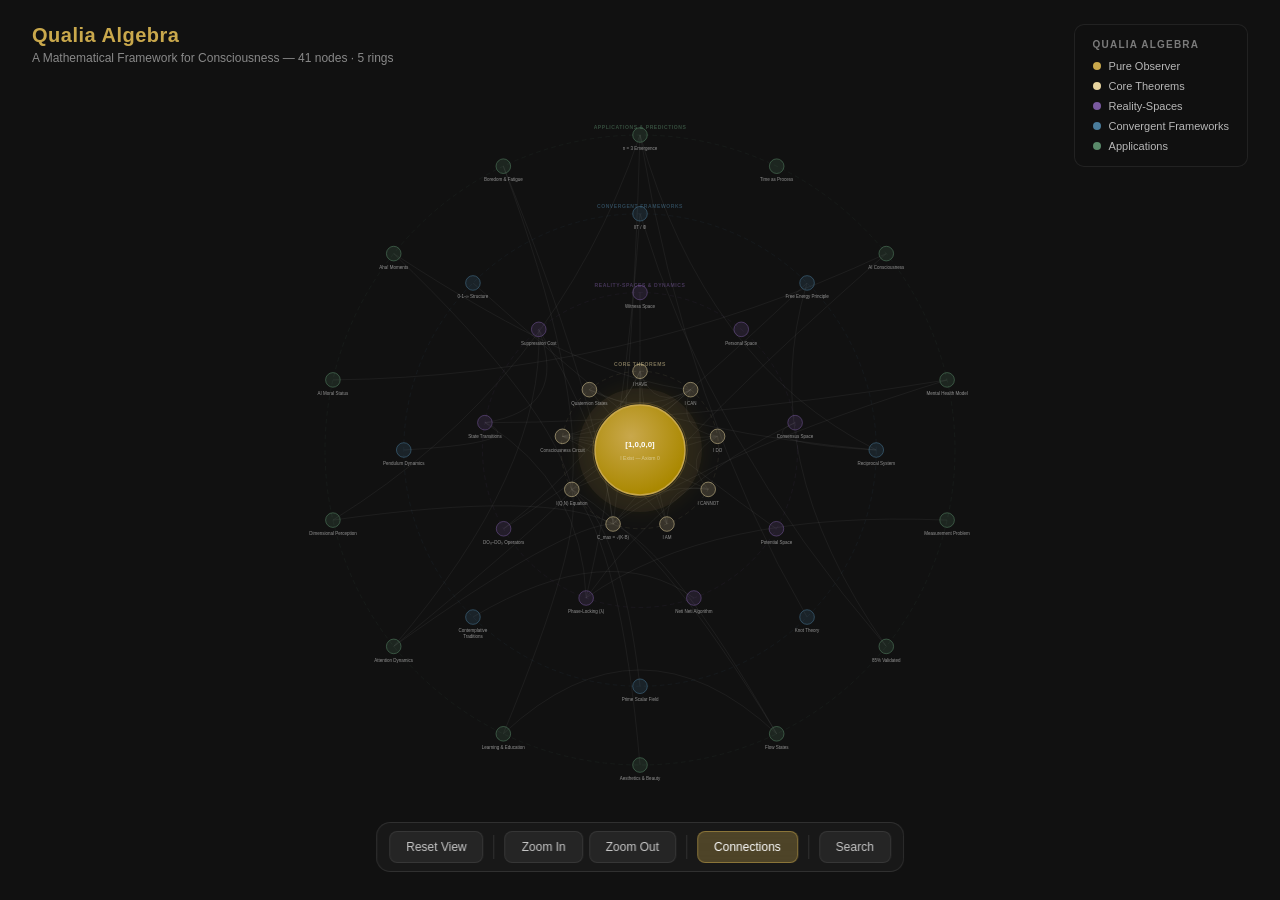
==== site/index.html @ 6789ed68 "Add standalone Qualia Algebra transformation map site Extracted QA map from disclosure-files into it" ====
<!DOCTYPE html>
<html lang="en">
<head>
  <meta charset="UTF-8">
  <meta name="viewport" content="width=device-width, initial-scale=1.0">
  <title>Qualia Algebra — Transformation Map</title>
  <link rel="stylesheet" href="css/style.css">
</head>
<body>

  <!-- SVG Canvas -->
  <svg id="map-svg" xmlns="http://www.w3.org/2000/svg"></svg>

  <!-- Header -->
  <div class="map-header">
    <h1>Qualia Algebra</h1>
    <p id="header-subtitle">A Mathematical Framework for Consciousness</p>
  </div>

  <!-- QA Legend -->
  <div class="qa-legend">
    <div class="legend-title">Qualia Algebra</div>
    <div class="qa-legend-item" data-ring="center">
      <span class="legend-dot" style="background:#c9a84c"></span> Pure Observer
    </div>
    <div class="qa-legend-item" data-ring="theorems">
      <span class="legend-dot" style="background:#e8d5a0"></span> Core Theorems
    </div>
    <div class="qa-legend-item" data-ring="spaces">
      <span class="legend-dot" style="background:#7a5aa0"></span> Reality-Spaces
    </div>
    <div class="qa-legend-item" data-ring="convergence">
      <span class="legend-dot" style="background:#4a7c9b"></span> Convergent Frameworks
    </div>
    <div class="qa-legend-item" data-ring="applications">
      <span class="legend-dot" style="background:#5a8a6a"></span> Applications
    </div>
  </div>

  <!-- Search -->
  <div class="search-container">
    <div class="search-input-wrap">
      <span class="search-icon">&#x1F50D;</span>
      <input type="text" placeholder="Search nodes... (press / to open)" autocomplete="off" spellcheck="false">
    </div>
    <div class="search-results"></div>
  </div>

  <!-- Content Panel -->
  <div class="panel">
    <button class="panel-close">&times;</button>
    <div class="panel-inner"></div>
  </div>

  <!-- Bottom Toolbar -->
  <div class="toolbar">
    <button id="btn-reset"><span class="btn-label">Reset View</span></button>
    <div class="separator"></div>
    <button id="btn-zoom-in"><span class="btn-label">Zoom In</span></button>
    <button id="btn-zoom-out"><span class="btn-label">Zoom Out</span></button>
    <div class="separator"></div>
    <button id="btn-toggle-connections"><span class="btn-label">Connections</span></button>
    <div class="separator"></div>
    <button id="btn-search"><span class="btn-label">Search</span></button>
  </div>

  <!-- Scripts -->
  <script src="data.js"></script>
  <script src="js/main.js"></script>
</body>
</html>
---- site/css/style.css ----
/* ============================================================
   Qualia Algebra — Transformation Map Styles
   Standalone QA map · Gold accent (#c9a84c)
   ============================================================ */

*, *::before, *::after {
  margin: 0;
  padding: 0;
  box-sizing: border-box;
}

html, body {
  width: 100%;
  height: 100%;
  overflow: hidden;
  background: #111111;
  color: #ffffff;
  font-family: "Helvetica Neue", Arial, sans-serif;
  -webkit-font-smoothing: antialiased;
  -moz-osx-font-smoothing: grayscale;
}

/* ---- SVG Canvas ---- */
#map-svg {
  width: 100%;
  height: 100%;
  display: block;
  cursor: grab;
  position: absolute;
  top: 0;
  left: 0;
}

#map-svg:active {
  cursor: grabbing;
}

#map-svg text {
  pointer-events: none;
  user-select: none;
}

/* ---- Header / Title ---- */
.map-header {
  position: fixed;
  top: 24px;
  left: 32px;
  z-index: 100;
  pointer-events: none;
}

.map-header h1 {
  font-size: 20px;
  font-weight: 700;
  letter-spacing: 0.5px;
  color: #c9a84c;
  margin-bottom: 4px;
}

.map-header p {
  font-size: 12px;
  color: rgba(255,255,255,0.5);
  font-weight: 400;
}

/* ---- Legend (top-right) ---- */
.qa-legend {
  position: fixed;
  top: 24px;
  right: 32px;
  z-index: 100;
  display: flex;
  flex-direction: column;
  gap: 8px;
  background: rgba(17,17,17,0.75);
  backdrop-filter: blur(12px);
  -webkit-backdrop-filter: blur(12px);
  border: 1px solid rgba(255,255,255,0.08);
  border-radius: 10px;
  padding: 14px 18px;
}

.legend-title {
  font-size: 10px;
  font-weight: 600;
  text-transform: uppercase;
  letter-spacing: 1.2px;
  color: rgba(255,255,255,0.45);
  margin-bottom: 2px;
}

.qa-legend-item {
  display: flex;
  align-items: center;
  gap: 8px;
  font-size: 11px;
  color: rgba(255,255,255,0.7);
  cursor: pointer;
  transition: color 0.2s;
}

.qa-legend-item:hover {
  color: #ffffff;
}

.legend-dot {
  width: 8px;
  height: 8px;
  border-radius: 50%;
  flex-shrink: 0;
}

/* ---- Bottom Toolbar ---- */
.toolbar {
  position: fixed;
  bottom: 28px;
  left: 50%;
  transform: translateX(-50%);
  z-index: 200;
  display: flex;
  align-items: center;
  gap: 6px;
  background: rgba(30,30,30,0.65);
  backdrop-filter: blur(16px);
  -webkit-backdrop-filter: blur(16px);
  border: 1px solid rgba(255,255,255,0.1);
  border-radius: 14px;
  padding: 8px 12px;
}

.toolbar button {
  background: rgba(255,255,255,0.06);
  border: 1px solid rgba(255,255,255,0.08);
  color: rgba(255,255,255,0.75);
  font-family: "Helvetica Neue", Arial, sans-serif;
  font-size: 12px;
  font-weight: 500;
  padding: 8px 16px;
  border-radius: 8px;
  cursor: pointer;
  transition: all 0.2s ease;
  white-space: nowrap;
}

.toolbar button:hover {
  background: rgba(255,255,255,0.12);
  color: #ffffff;
}

.toolbar button.active {
  background: rgba(201,168,76,0.3);
  border-color: rgba(201,168,76,0.5);
  color: #ffffff;
}

.toolbar .separator {
  width: 1px;
  height: 24px;
  background: rgba(255,255,255,0.1);
  margin: 0 4px;
}

/* ---- Search ---- */
.search-container {
  position: fixed;
  top: 70px;
  left: 50%;
  transform: translateX(-50%);
  z-index: 300;
  display: none;
}

.search-container.open {
  display: block;
}

.search-input-wrap {
  position: relative;
  width: 420px;
}

.search-input-wrap input {
  width: 100%;
  background: rgba(30,30,30,0.85);
  backdrop-filter: blur(16px);
  -webkit-backdrop-filter: blur(16px);
  border: 1px solid rgba(255,255,255,0.15);
  border-radius: 12px;
  padding: 12px 18px 12px 42px;
  font-family: "Helvetica Neue", Arial, sans-serif;
  font-size: 14px;
  color: #ffffff;
  outline: none;
  transition: border-color 0.2s;
}

.search-input-wrap input::placeholder {
  color: rgba(255,255,255,0.35);
}

.search-input-wrap input:focus {
  border-color: rgba(201,168,76,0.6);
}

.search-icon {
  position: absolute;
  left: 14px;
  top: 50%;
  transform: translateY(-50%);
  color: rgba(255,255,255,0.4);
  font-size: 16px;
  pointer-events: none;
}

.search-results {
  margin-top: 6px;
  background: rgba(25,25,25,0.92);
  backdrop-filter: blur(16px);
  -webkit-backdrop-filter: blur(16px);
  border: 1px solid rgba(255,255,255,0.1);
  border-radius: 10px;
  max-height: 320px;
  overflow-y: auto;
  display: none;
}

.search-results.has-results {
  display: block;
}

.search-result-item {
  padding: 10px 16px;
  cursor: pointer;
  display: flex;
  align-items: center;
  gap: 10px;
  transition: background 0.15s;
  border-bottom: 1px solid rgba(255,255,255,0.04);
}

.search-result-item:last-child {
  border-bottom: none;
}

.search-result-item:hover {
  background: rgba(255,255,255,0.06);
}

.search-result-dot {
  width: 8px;
  height: 8px;
  border-radius: 50%;
  flex-shrink: 0;
}

.search-result-title {
  font-size: 13px;
  color: rgba(255,255,255,0.85);
}

.search-result-branch {
  font-size: 11px;
  color: rgba(255,255,255,0.4);
  margin-left: auto;
}

/* ---- Content Panel (right sidebar) ---- */
.panel {
  position: fixed;
  top: 0;
  right: 0;
  width: 420px;
  height: 100%;
  background: rgba(18,18,18,0.95);
  backdrop-filter: blur(20px);
  -webkit-backdrop-filter: blur(20px);
  border-left: 1px solid rgba(255,255,255,0.08);
  z-index: 400;
  transform: translateX(100%);
  transition: transform 0.35s cubic-bezier(0.4,0,0.2,1);
  overflow-y: auto;
  overflow-x: hidden;
}

.panel.open {
  transform: translateX(0);
}

.panel-inner {
  padding: 32px 28px 80px;
}

.panel-close {
  position: absolute;
  top: 20px;
  right: 20px;
  width: 32px;
  height: 32px;
  border-radius: 50%;
  background: rgba(255,255,255,0.06);
  border: 1px solid rgba(255,255,255,0.1);
  color: rgba(255,255,255,0.6);
  font-size: 18px;
  display: flex;
  align-items: center;
  justify-content: center;
  cursor: pointer;
  transition: all 0.2s;
  z-index: 10;
}

.panel-close:hover {
  background: rgba(255,255,255,0.12);
  color: #ffffff;
}

.panel-branch-tag {
  display: inline-block;
  padding: 4px 10px;
  border-radius: 4px;
  font-size: 10px;
  font-weight: 600;
  text-transform: uppercase;
  letter-spacing: 1px;
  margin-bottom: 14px;
}

.panel-title {
  font-size: 24px;
  font-weight: 700;
  line-height: 1.25;
  margin-bottom: 16px;
  color: #ffffff;
}

.panel-subtitle {
  font-size: 14px;
  font-weight: 500;
  color: rgba(255,255,255,0.5);
  margin-top: -10px;
  margin-bottom: 18px;
  font-style: italic;
}

.panel-description {
  font-size: 14px;
  line-height: 1.65;
  color: rgba(255,255,255,0.7);
  margin-bottom: 28px;
  white-space: pre-wrap;
}

.panel-section-label {
  font-size: 10px;
  font-weight: 600;
  text-transform: uppercase;
  letter-spacing: 1.2px;
  color: rgba(255,255,255,0.35);
  margin-bottom: 12px;
}

/* Connected nodes chips */
.connected-chips {
  display: flex;
  flex-wrap: wrap;
  gap: 6px;
  margin-bottom: 28px;
}

.chip {
  display: inline-flex;
  align-items: center;
  gap: 6px;
  padding: 5px 12px;
  background: rgba(255,255,255,0.04);
  border: 1px solid rgba(255,255,255,0.08);
  border-radius: 20px;
  font-size: 11px;
  color: rgba(255,255,255,0.7);
  cursor: pointer;
  transition: all 0.2s;
}

.chip:hover {
  background: rgba(255,255,255,0.1);
  color: #ffffff;
}

.chip-dot {
  width: 6px;
  height: 6px;
  border-radius: 50%;
}

/* Description auto-links (keyword cross-references) */
.desc-link {
  color: #c9a84c;
  cursor: pointer;
  border-bottom: 1px dotted rgba(201, 168, 76, 0.4);
  transition: border-color 0.2s, color 0.2s;
}
.desc-link:hover {
  color: #e8d5a0;
  border-bottom-color: rgba(232, 213, 160, 0.7);
}

/* ---- Scrollbar ---- */
.panel::-webkit-scrollbar {
  width: 6px;
}
.panel::-webkit-scrollbar-track {
  background: transparent;
}
.panel::-webkit-scrollbar-thumb {
  background: rgba(255,255,255,0.1);
  border-radius: 3px;
}

.search-results::-webkit-scrollbar {
  width: 4px;
}
.search-results::-webkit-scrollbar-thumb {
  background: rgba(255,255,255,0.1);
  border-radius: 2px;
}

/* ---- Mobile Responsive ---- */
@media (max-width: 768px) {
  .panel {
    width: 100%;
    top: auto;
    bottom: 0;
    right: 0;
    height: 65vh;
    border-left: none;
    border-top: 1px solid rgba(255,255,255,0.08);
    border-radius: 20px 20px 0 0;
    transform: translateY(100%);
  }
  .panel.open {
    transform: translateY(0);
  }

  .map-header {
    top: 14px;
    left: 16px;
  }
  .map-header h1 {
    font-size: 16px;
  }
  .map-header p {
    font-size: 10px;
  }

  .qa-legend {
    top: 14px;
    right: 16px;
    padding: 10px 12px;
    gap: 5px;
  }
  .qa-legend-item {
    font-size: 9px;
  }
  .legend-dot {
    width: 6px;
    height: 6px;
  }

  .toolbar {
    bottom: 16px;
    padding: 6px 8px;
    gap: 4px;
  }
  .toolbar button {
    font-size: 11px;
    padding: 6px 10px;
  }

  .toolbar #btn-zoom-in,
  .toolbar #btn-zoom-out {
    display: none;
  }

  .search-input-wrap {
    width: 300px;
  }
  .search-container {
    top: 60px;
  }
}

@media (max-width: 480px) {
  .qa-legend {
    display: none !important;
  }
  .toolbar {
    bottom: 12px;
    padding: 5px 8px;
    gap: 3px;
  }
  .toolbar button {
    font-size: 10px;
    padding: 5px 10px;
  }
}
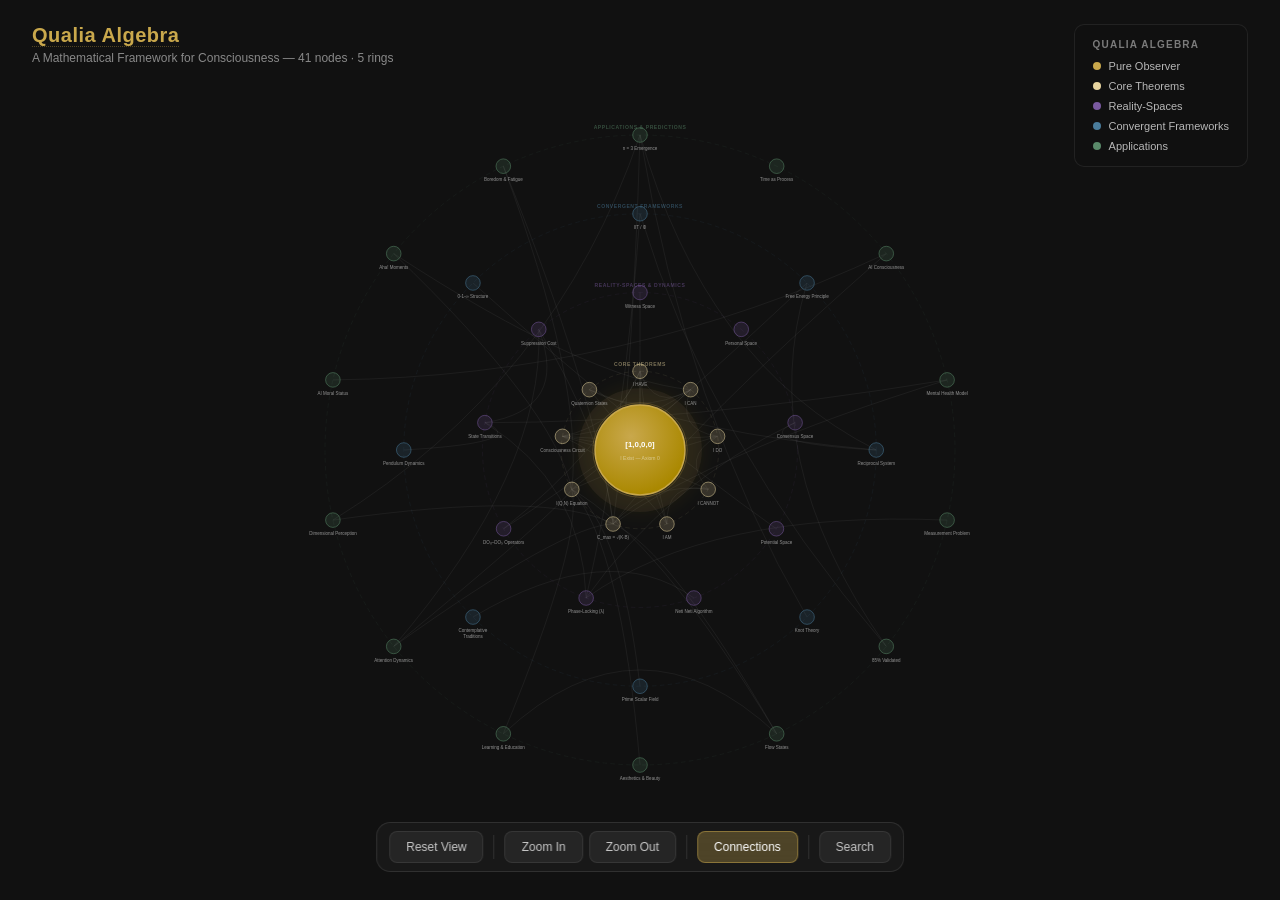
==== commit 4fc4068b: "Add clickable link from mind map header to qualia-algebra.com Title "Qualia Algebra" in the map head" ====
--- a/site/index.html
+++ b/site/index.html
@@ -13,7 +13,7 @@
 
   <!-- Header -->
   <div class="map-header">
-    <h1>Qualia Algebra</h1>
+    <h1><a href="https://qualia-algebra.com" target="_blank" rel="noopener">Qualia Algebra</a></h1>
     <p id="header-subtitle">A Mathematical Framework for Consciousness</p>
   </div>
 
--- a/site/css/style.css
+++ b/site/css/style.css
@@ -55,6 +55,18 @@
   letter-spacing: 0.5px;
   color: #c9a84c;
   margin-bottom: 4px;
+}
+
+.map-header h1 a {
+  color: inherit;
+  text-decoration: none;
+  pointer-events: auto;
+  border-bottom: 1px dotted rgba(201, 168, 76, 0.35);
+  transition: border-color 0.2s;
+}
+
+.map-header h1 a:hover {
+  border-color: #c9a84c;
 }
 
 .map-header p {
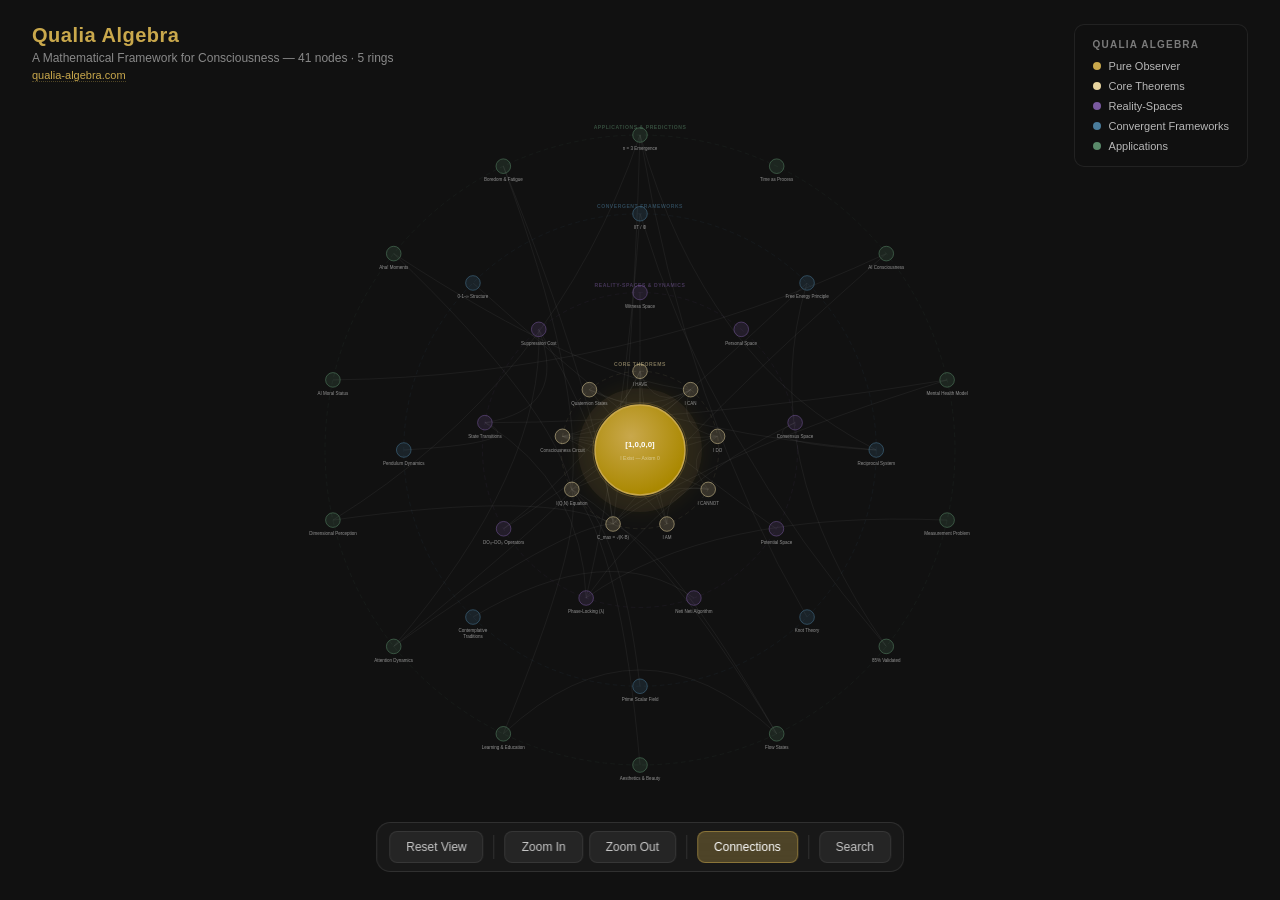
==== commit 03ee866b: "Fix header link — move site URL below subtitle as standalone clickable link Removes anchor wrapper f" ====
--- a/site/index.html
+++ b/site/index.html
@@ -13,8 +13,9 @@
 
   <!-- Header -->
   <div class="map-header">
-    <h1><a href="https://qualia-algebra.com" target="_blank" rel="noopener">Qualia Algebra</a></h1>
+    <h1>Qualia Algebra</h1>
     <p id="header-subtitle">A Mathematical Framework for Consciousness</p>
+    <a class="header-site-link" href="https://qualia-algebra.com" target="_blank" rel="noopener">qualia-algebra.com</a>
   </div>
 
   <!-- QA Legend -->
--- a/site/css/style.css
+++ b/site/css/style.css
@@ -57,16 +57,20 @@
   margin-bottom: 4px;
 }
 
-.map-header h1 a {
-  color: inherit;
+.header-site-link {
+  display: inline-block;
+  pointer-events: auto;
+  color: #c9a84c;
+  font-size: 11px;
   text-decoration: none;
-  pointer-events: auto;
   border-bottom: 1px dotted rgba(201, 168, 76, 0.35);
-  transition: border-color 0.2s;
-}
-
-.map-header h1 a:hover {
+  transition: border-color 0.2s, color 0.2s;
+  margin-top: 4px;
+}
+
+.header-site-link:hover {
   border-color: #c9a84c;
+  color: #e8d5a0;
 }
 
 .map-header p {
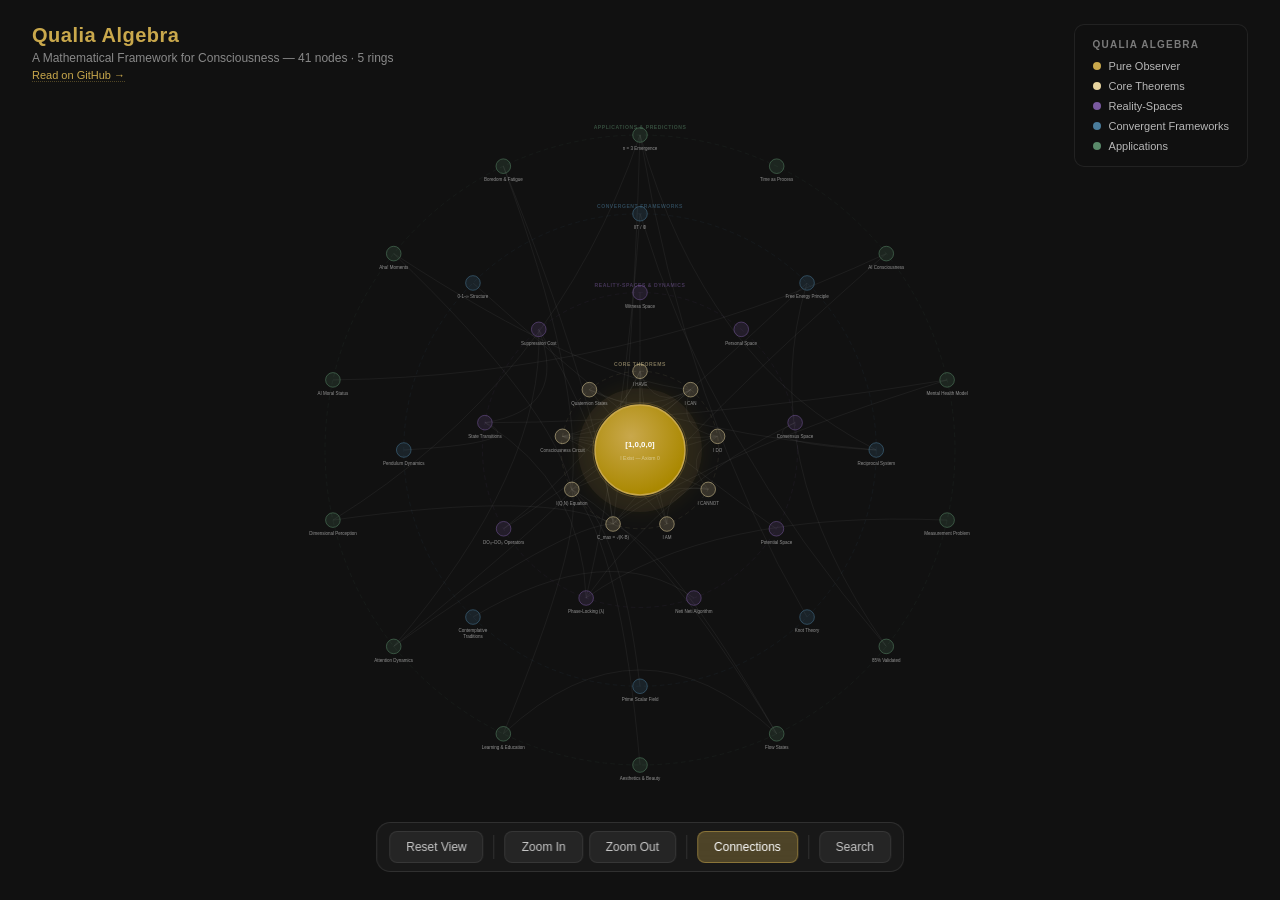
==== commit 20fa0d5b: "Mindmap header: point stale qualia-algebra.com link to GitHub repo Co-Authored-By: Claude Opus 4.8 <" ====
--- a/site/index.html
+++ b/site/index.html
@@ -15,7 +15,7 @@
   <div class="map-header">
     <h1>Qualia Algebra</h1>
     <p id="header-subtitle">A Mathematical Framework for Consciousness</p>
-    <a class="header-site-link" href="https://qualia-algebra.com" target="_blank" rel="noopener">qualia-algebra.com</a>
+    <a class="header-site-link" href="https://github.com/QAv2/qualia-algebra" target="_blank" rel="noopener">Read on GitHub &rarr;</a>
   </div>
 
   <!-- QA Legend -->
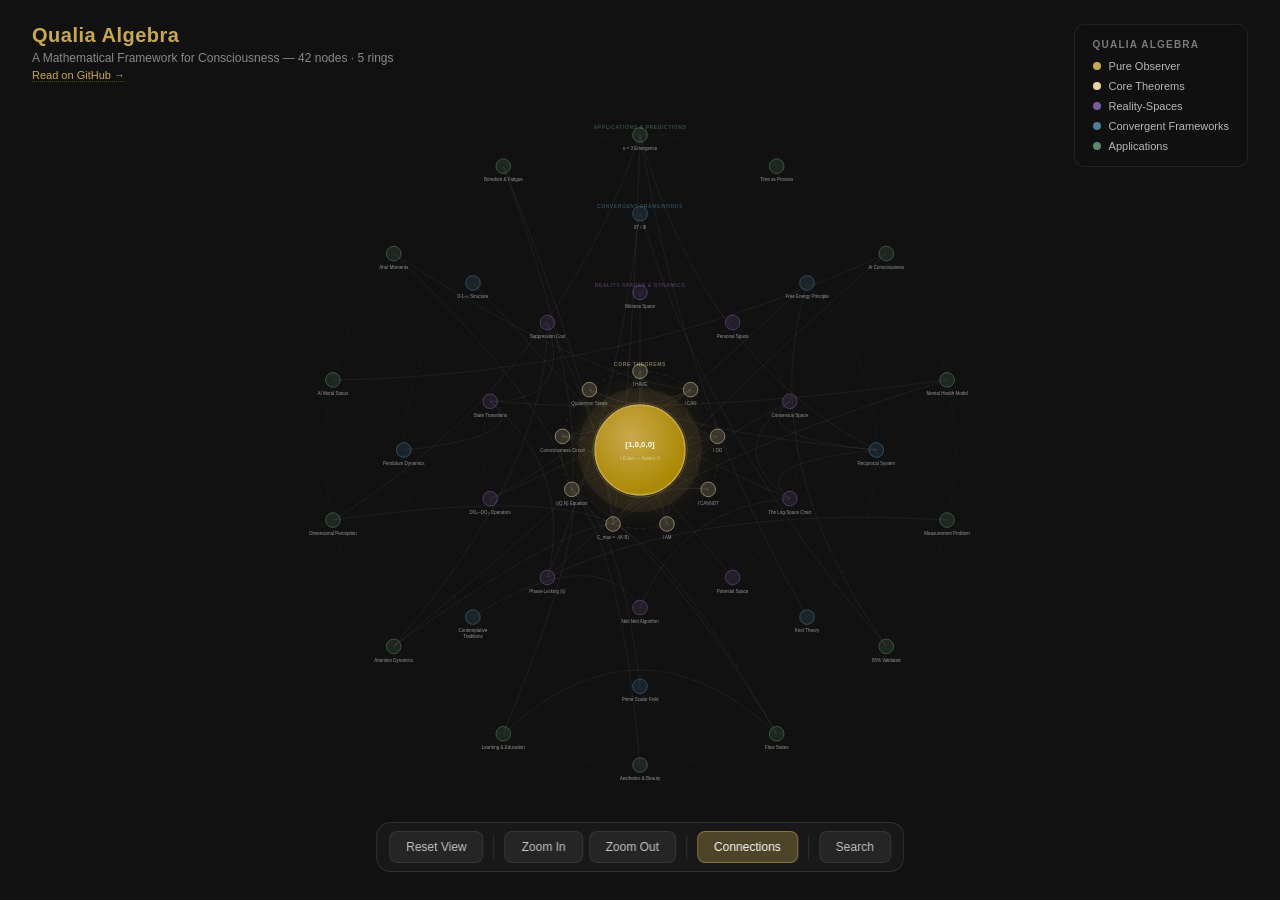
==== commit d2f429a5: "v3.0: README overhaul + mind map v3 pass README: What's-New-in-v3 section; papers index covering the" ====
--- a/site/index.html
+++ b/site/index.html
@@ -14,7 +14,7 @@
   <!-- Header -->
   <div class="map-header">
     <h1>Qualia Algebra</h1>
-    <p id="header-subtitle">A Mathematical Framework for Consciousness</p>
+    <p id="header-subtitle">A Mathematical Framework for Consciousness · v3.0</p>
     <a class="header-site-link" href="https://github.com/QAv2/qualia-algebra" target="_blank" rel="noopener">Read on GitHub &rarr;</a>
   </div>
 
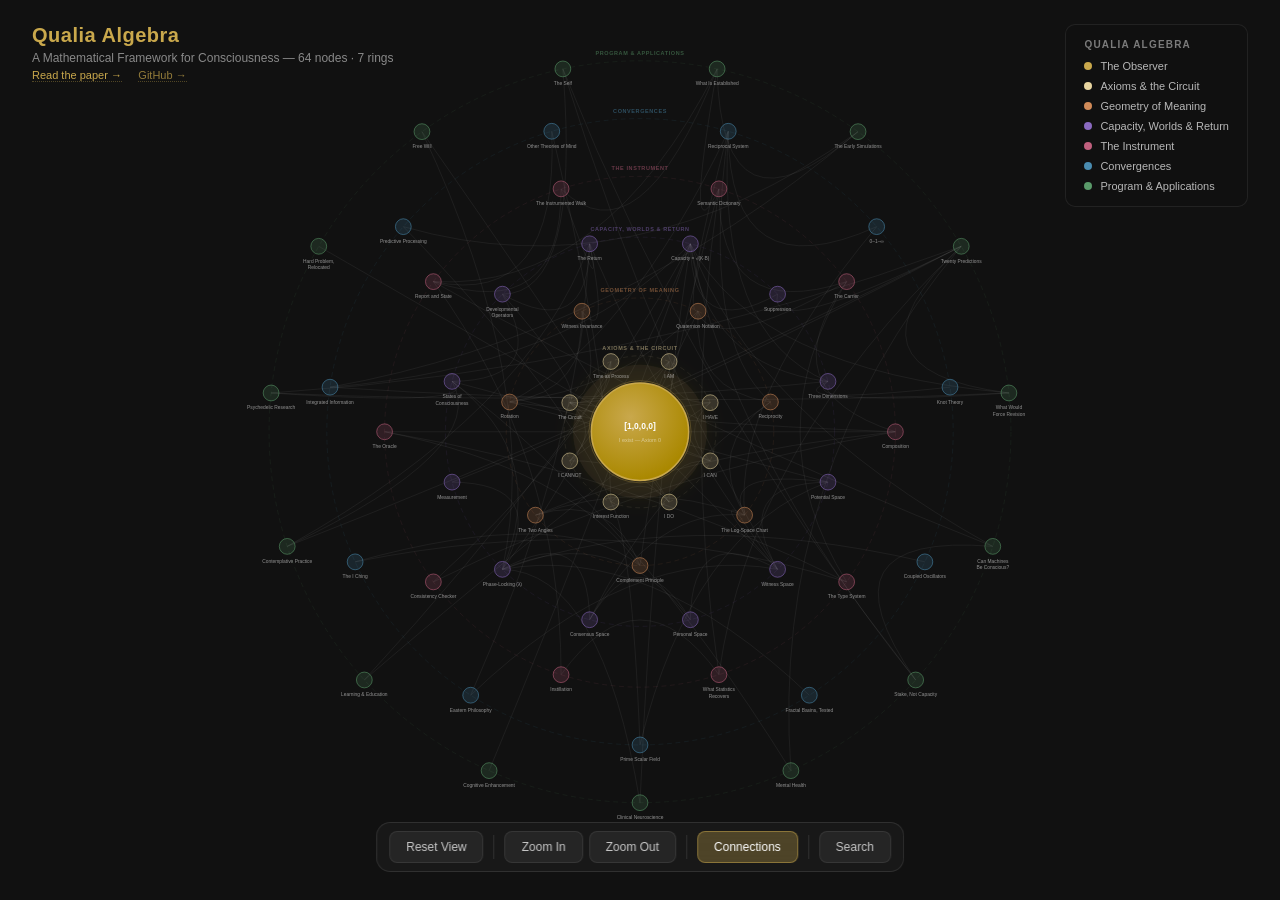
==== commit e2587504: "Mind map: align with the September 2026 paper Every node audited against the published paper (doi:10" ====
--- a/site/index.html
+++ b/site/index.html
@@ -14,27 +14,34 @@
   <!-- Header -->
   <div class="map-header">
     <h1>Qualia Algebra</h1>
-    <p id="header-subtitle">A Mathematical Framework for Consciousness · v3.0</p>
-    <a class="header-site-link" href="https://github.com/QAv2/qualia-algebra" target="_blank" rel="noopener">Read on GitHub &rarr;</a>
+    <p id="header-subtitle">A Mathematical Framework for Consciousness</p>
+    <a class="header-site-link" href="https://zenodo.org/records/22968135" target="_blank" rel="noopener">Read the paper &rarr;</a>
+    <a class="header-site-link header-site-link-2" href="https://github.com/QAv2/qualia-algebra" target="_blank" rel="noopener">GitHub &rarr;</a>
   </div>
 
   <!-- QA Legend -->
   <div class="qa-legend">
     <div class="legend-title">Qualia Algebra</div>
     <div class="qa-legend-item" data-ring="center">
-      <span class="legend-dot" style="background:#c9a84c"></span> Pure Observer
+      <span class="legend-dot" style="background:#c9a84c"></span> The Observer
     </div>
-    <div class="qa-legend-item" data-ring="theorems">
-      <span class="legend-dot" style="background:#e8d5a0"></span> Core Theorems
+    <div class="qa-legend-item" data-ring="foundations">
+      <span class="legend-dot" style="background:#e8d5a0"></span> Axioms &amp; the Circuit
     </div>
-    <div class="qa-legend-item" data-ring="spaces">
-      <span class="legend-dot" style="background:#7a5aa0"></span> Reality-Spaces
+    <div class="qa-legend-item" data-ring="geometry">
+      <span class="legend-dot" style="background:#d08a58"></span> Geometry of Meaning
+    </div>
+    <div class="qa-legend-item" data-ring="worlds">
+      <span class="legend-dot" style="background:#8a6ac0"></span> Capacity, Worlds &amp; Return
+    </div>
+    <div class="qa-legend-item" data-ring="instrument">
+      <span class="legend-dot" style="background:#c0607e"></span> The Instrument
     </div>
     <div class="qa-legend-item" data-ring="convergence">
-      <span class="legend-dot" style="background:#4a7c9b"></span> Convergent Frameworks
+      <span class="legend-dot" style="background:#4a8cb0"></span> Convergences
     </div>
-    <div class="qa-legend-item" data-ring="applications">
-      <span class="legend-dot" style="background:#5a8a6a"></span> Applications
+    <div class="qa-legend-item" data-ring="program">
+      <span class="legend-dot" style="background:#5a9a6a"></span> Program &amp; Applications
     </div>
   </div>
 
--- a/site/css/style.css
+++ b/site/css/style.css
@@ -66,6 +66,11 @@
   border-bottom: 1px dotted rgba(201, 168, 76, 0.35);
   transition: border-color 0.2s, color 0.2s;
   margin-top: 4px;
+}
+
+.header-site-link-2 {
+  margin-left: 12px;
+  color: rgba(201, 168, 76, 0.7);
 }
 
 .header-site-link:hover {
@@ -366,6 +371,31 @@
   white-space: pre-wrap;
 }
 
+.panel-status {
+  display: flex;
+  flex-wrap: wrap;
+  gap: 6px 10px;
+  align-items: baseline;
+  margin: 0 0 16px;
+  padding: 8px 10px;
+  border-left: 2px solid rgba(201, 168, 76, 0.5);
+  background: rgba(201, 168, 76, 0.06);
+  border-radius: 0 4px 4px 0;
+  font-size: 11px;
+  line-height: 1.5;
+}
+
+.panel-status-section {
+  color: #c9a84c;
+  font-weight: 600;
+  letter-spacing: 0.4px;
+  white-space: nowrap;
+}
+
+.panel-status-label {
+  color: rgba(255,255,255,0.62);
+}
+
 .panel-section-label {
   font-size: 10px;
   font-weight: 600;
